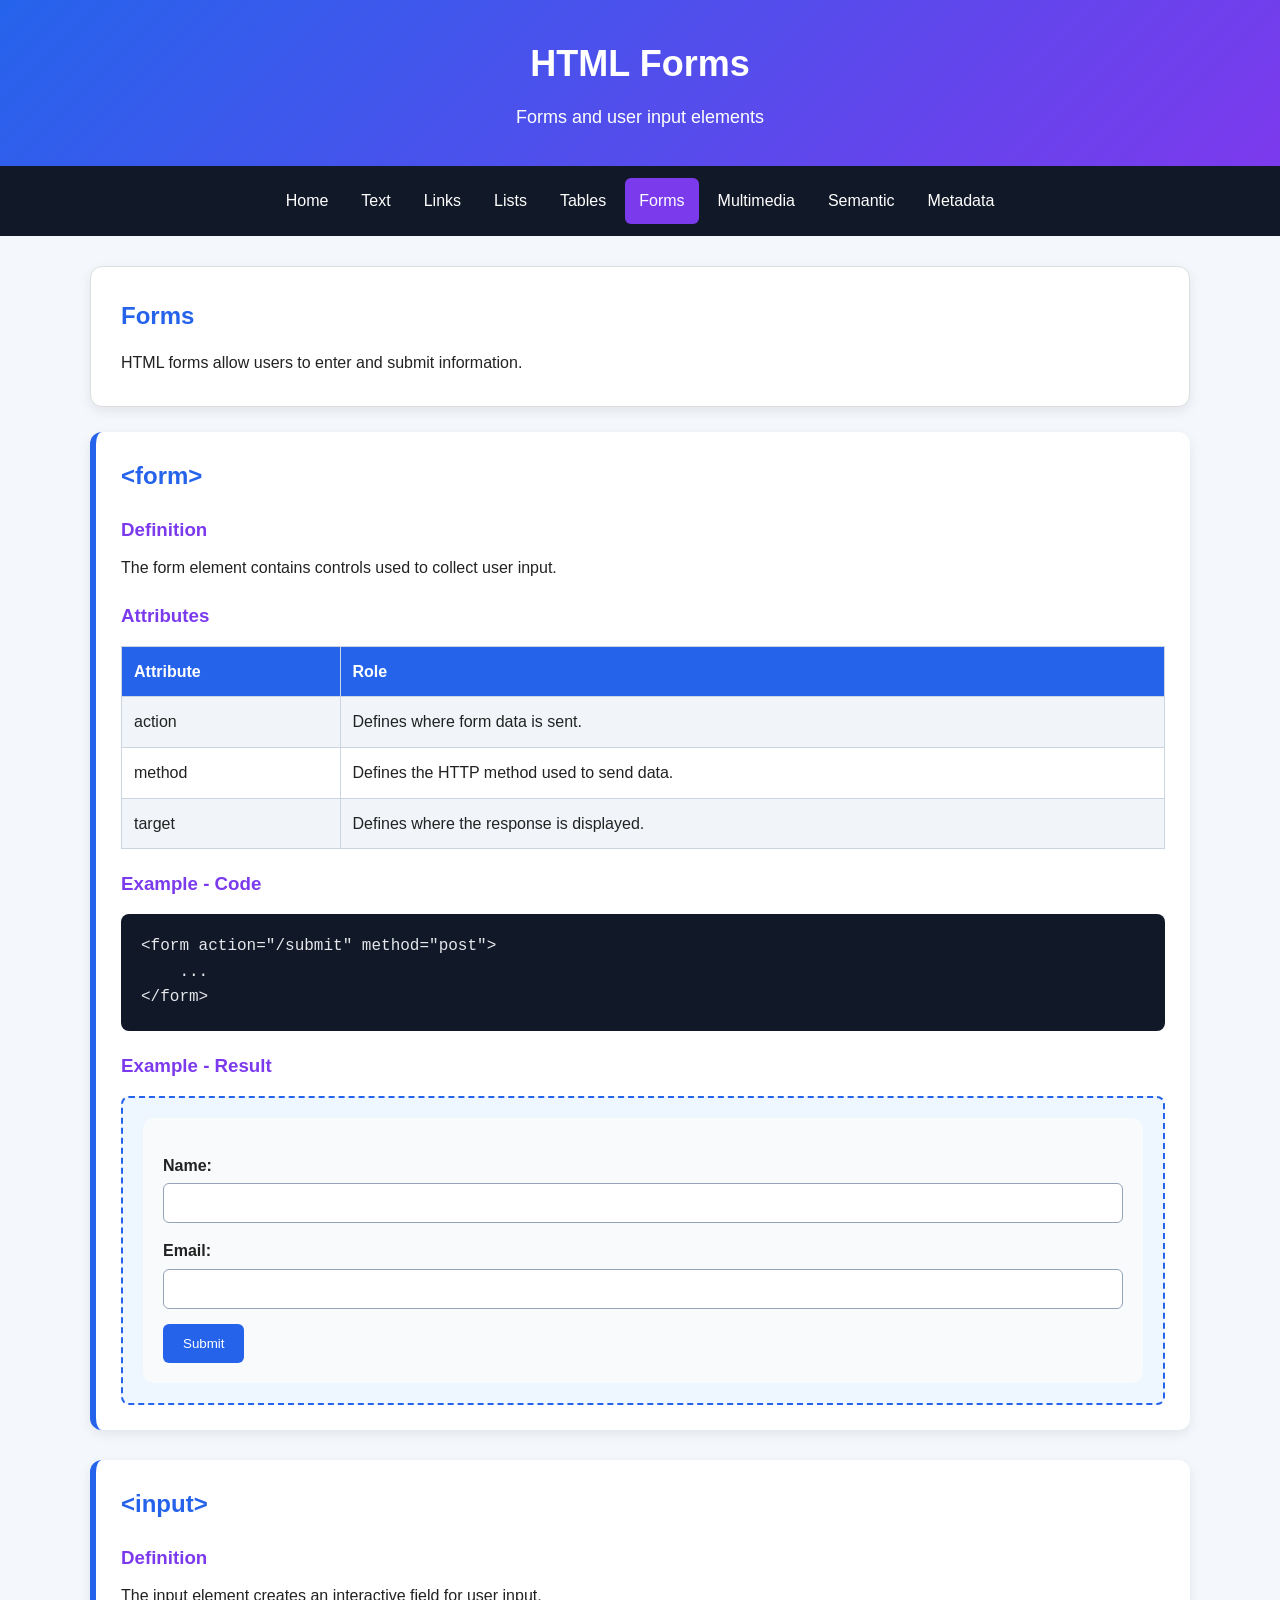
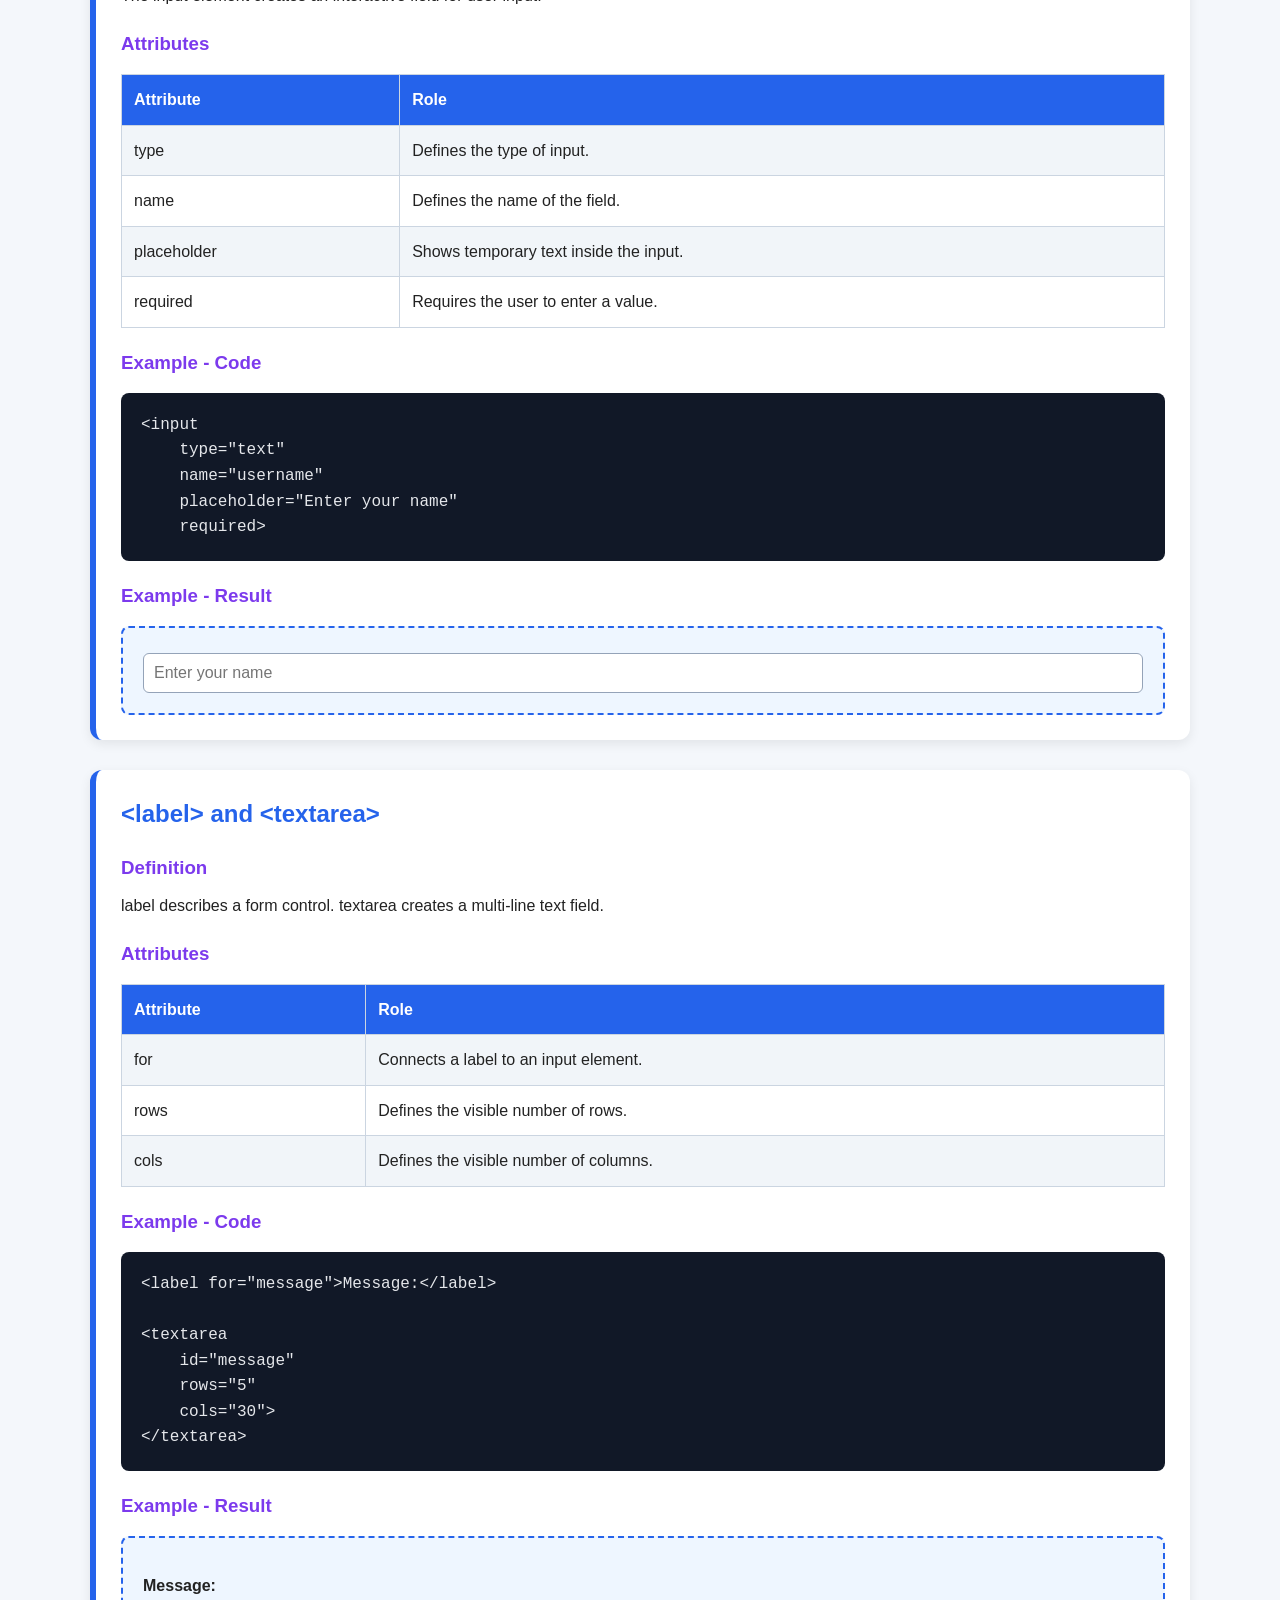
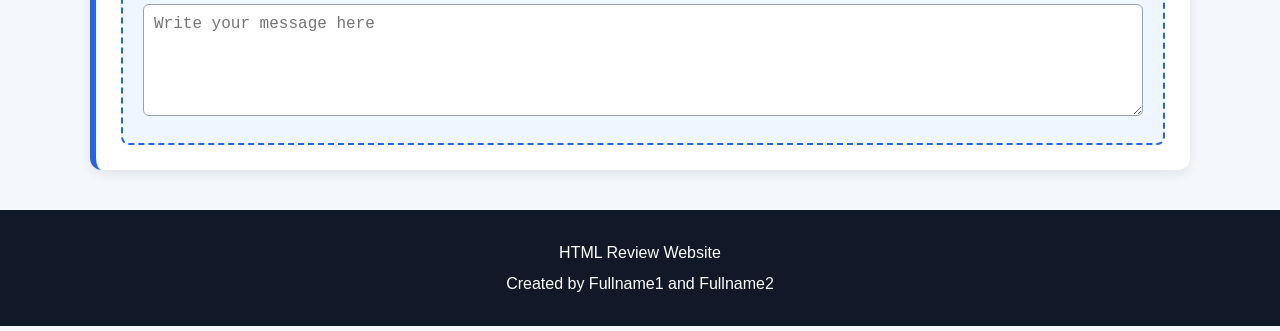
==== forms.html @ 69c8c39c "Initial commit" ====
<!DOCTYPE html>
<html lang="en">
<head>
    <meta charset="UTF-8">
    <meta name="viewport" content="width=device-width, initial-scale=1.0">
    <title>HTML Review - Forms</title>
    <link rel="stylesheet" href="css/style.css">
</head>

<body>

<header>
    <h1>HTML Forms</h1>
    <p>Forms and user input elements</p>
</header>

<nav>
    <a href="index.html">Home</a>
    <a href="text.html">Text</a>
    <a href="links.html">Links</a>
    <a href="lists.html">Lists</a>
    <a href="tables.html">Tables</a>
    <a href="forms.html" class="active">Forms</a>
    <a href="media.html">Multimedia</a>
    <a href="semantic.html">Semantic</a>
    <a href="metadata.html">Metadata</a>
</nav>

<main>

<section class="intro">
    <h2>Forms</h2>

    <p>
        HTML forms allow users to enter and submit information.
    </p>
</section>

<section class="tag-card">

    <h2>&lt;form&gt;</h2>

    <h3>Definition</h3>

    <p>
        The form element contains controls used to collect user input.
    </p>

    <h3>Attributes</h3>

    <table>
        <tr>
            <th>Attribute</th>
            <th>Role</th>
        </tr>
        <tr>
            <td>action</td>
            <td>Defines where form data is sent.</td>
        </tr>
        <tr>
            <td>method</td>
            <td>Defines the HTTP method used to send data.</td>
        </tr>
        <tr>
            <td>target</td>
            <td>Defines where the response is displayed.</td>
        </tr>
    </table>

    <h3>Example - Code</h3>

    <pre><code>&lt;form action="/submit" method="post"&gt;
    ...
&lt;/form&gt;</code></pre>

    <h3>Example - Result</h3>

    <div class="result">

        <form action="#" method="post">

            <label for="name">Name:</label>
            <input type="text" id="name" name="name">

            <label for="email">Email:</label>
            <input type="email" id="email" name="email">

            <button type="submit">Submit</button>

        </form>

    </div>

</section>

<section class="tag-card">

    <h2>&lt;input&gt;</h2>

    <h3>Definition</h3>

    <p>
        The input element creates an interactive field for user input.
    </p>

    <h3>Attributes</h3>

    <table>
        <tr>
            <th>Attribute</th>
            <th>Role</th>
        </tr>
        <tr>
            <td>type</td>
            <td>Defines the type of input.</td>
        </tr>
        <tr>
            <td>name</td>
            <td>Defines the name of the field.</td>
        </tr>
        <tr>
            <td>placeholder</td>
            <td>Shows temporary text inside the input.</td>
        </tr>
        <tr>
            <td>required</td>
            <td>Requires the user to enter a value.</td>
        </tr>
    </table>

    <h3>Example - Code</h3>

    <pre><code>&lt;input
    type="text"
    name="username"
    placeholder="Enter your name"
    required&gt;</code></pre>

    <h3>Example - Result</h3>

    <div class="result">

        <input
            type="text"
            name="username"
            placeholder="Enter your name"
            required>

    </div>

</section>

<section class="tag-card">

    <h2>&lt;label&gt; and &lt;textarea&gt;</h2>

    <h3>Definition</h3>

    <p>
        label describes a form control.
        textarea creates a multi-line text field.
    </p>

    <h3>Attributes</h3>

    <table>
        <tr>
            <th>Attribute</th>
            <th>Role</th>
        </tr>
        <tr>
            <td>for</td>
            <td>Connects a label to an input element.</td>
        </tr>
        <tr>
            <td>rows</td>
            <td>Defines the visible number of rows.</td>
        </tr>
        <tr>
            <td>cols</td>
            <td>Defines the visible number of columns.</td>
        </tr>
    </table>

    <h3>Example - Code</h3>

    <pre><code>&lt;label for="message"&gt;Message:&lt;/label&gt;

&lt;textarea
    id="message"
    rows="5"
    cols="30"&gt;
&lt;/textarea&gt;</code></pre>

    <h3>Example - Result</h3>

    <div class="result">

        <label for="message">Message:</label>

        <textarea
            id="message"
            rows="5"
            placeholder="Write your message here"></textarea>

    </div>

</section>

</main>

<footer>
    <p>HTML Review Website</p>
    <p>Created by Fullname1 and Fullname2</p>
</footer>

</body>
</html>
---- css/style.css ----
/* =========================
   GENERAL SETTINGS
========================= */

* {
    box-sizing: border-box;
    margin: 0;
    padding: 0;
}

body {
    font-family: Arial, Helvetica, sans-serif;
    line-height: 1.6;
    background-color: #f4f7fb;
    color: #222;
}

/* =========================
   HEADER
========================= */

header {
    background: linear-gradient(135deg, #2563eb, #7c3aed);
    color: white;
    padding: 35px 20px;
    text-align: center;
}

header h1 {
    font-size: 36px;
    margin-bottom: 10px;
}

header p {
    font-size: 18px;
}

/* =========================
   NAVIGATION
========================= */

nav {
    background-color: #111827;
    display: flex;
    flex-wrap: wrap;
    justify-content: center;
    gap: 5px;
    padding: 12px;
}

nav a {
    color: white;
    text-decoration: none;
    padding: 10px 14px;
    border-radius: 6px;
    transition: 0.3s;
}

nav a:hover {
    background-color: #2563eb;
}

nav a.active {
    background-color: #7c3aed;
}

/* =========================
   MAIN CONTENT
========================= */

main {
    width: 90%;
    max-width: 1100px;
    margin: 30px auto;
}

.intro {
    background-color: white;
    padding: 30px;
    margin-bottom: 25px;
    border-radius: 12px;
    border: 1px solid #ddd;
    box-shadow: 0 4px 12px rgba(0, 0, 0, 0.08);
}

.intro h2 {
    color: #2563eb;
    margin-bottom: 15px;
}

/* =========================
   TAG SECTIONS
========================= */

.tag-card {
    background-color: white;
    margin-bottom: 30px;
    padding: 25px;
    border-radius: 12px;
    border-left: 6px solid #2563eb;
    box-shadow: 0 4px 12px rgba(0, 0, 0, 0.08);
}

.tag-card h2 {
    color: #2563eb;
    margin-bottom: 15px;
}

.tag-card h3 {
    color: #7c3aed;
    margin-top: 20px;
    margin-bottom: 10px;
}

/* =========================
   CODE
========================= */

pre {
    background-color: #111827;
    color: #e5e7eb;
    padding: 20px;
    border-radius: 8px;
    overflow-x: auto;
    margin: 15px 0;
}

code {
    font-family: Consolas, monospace;
}

.result {
    background-color: #eef6ff;
    border: 2px dashed #2563eb;
    padding: 20px;
    border-radius: 8px;
    margin-top: 15px;
}

/* =========================
   TABLES
========================= */

table {
    width: 100%;
    border-collapse: collapse;
    margin: 15px 0;
    background-color: white;
}

th,
td {
    border: 1px solid #cbd5e1;
    padding: 12px;
    text-align: left;
}

th {
    background-color: #2563eb;
    color: white;
}

tr:nth-child(even) {
    background-color: #f1f5f9;
}

/* =========================
   FLEXBOX
========================= */

.flex-container {
    display: flex;
    flex-wrap: wrap;
    gap: 20px;
    margin-top: 20px;
}

.flex-box {
    flex: 1;
    min-width: 200px;
    background-color: #dbeafe;
    border: 2px solid #2563eb;
    padding: 20px;
    border-radius: 10px;
}

/* =========================
   IMAGES
========================= */

.example-image {
    max-width: 100%;
    width: 500px;
    border-radius: 10px;
    border: 4px solid #2563eb;
}

/* =========================
   FORMS
========================= */

form {
    background-color: #f8fafc;
    padding: 20px;
    border-radius: 10px;
}

label {
    display: block;
    font-weight: bold;
    margin-top: 15px;
}

input,
select,
textarea {
    width: 100%;
    padding: 10px;
    margin-top: 5px;
    border: 1px solid #94a3b8;
    border-radius: 6px;
    font-size: 16px;
}

input[type="checkbox"],
input[type="radio"] {
    width: auto;
    margin-right: 8px;
}

button {
    background-color: #2563eb;
    color: white;
    border: none;
    padding: 12px 20px;
    margin-top: 15px;
    border-radius: 6px;
    cursor: pointer;
}

button:hover {
    background-color: #1d4ed8;
}

/* =========================
   LISTS
========================= */

.demo-list {
    padding-left: 30px;
    margin: 15px 0;
}

.demo-list li {
    margin: 6px 0;
}

/* =========================
   FOOTER
========================= */

footer {
    background-color: #111827;
    color: white;
    text-align: center;
    padding: 25px;
    margin-top: 40px;
}

footer p {
    margin: 5px;
}

/* =========================
   RESPONSIVE DESIGN
========================= */

@media (max-width: 700px) {
    header h1 {
        font-size: 28px;
    }

    nav {
        flex-direction: column;
        align-items: stretch;
    }

    nav a {
        text-align: center;
    }

    main {
        width: 95%;
    }

    .flex-container {
        flex-direction: column;
    }
}
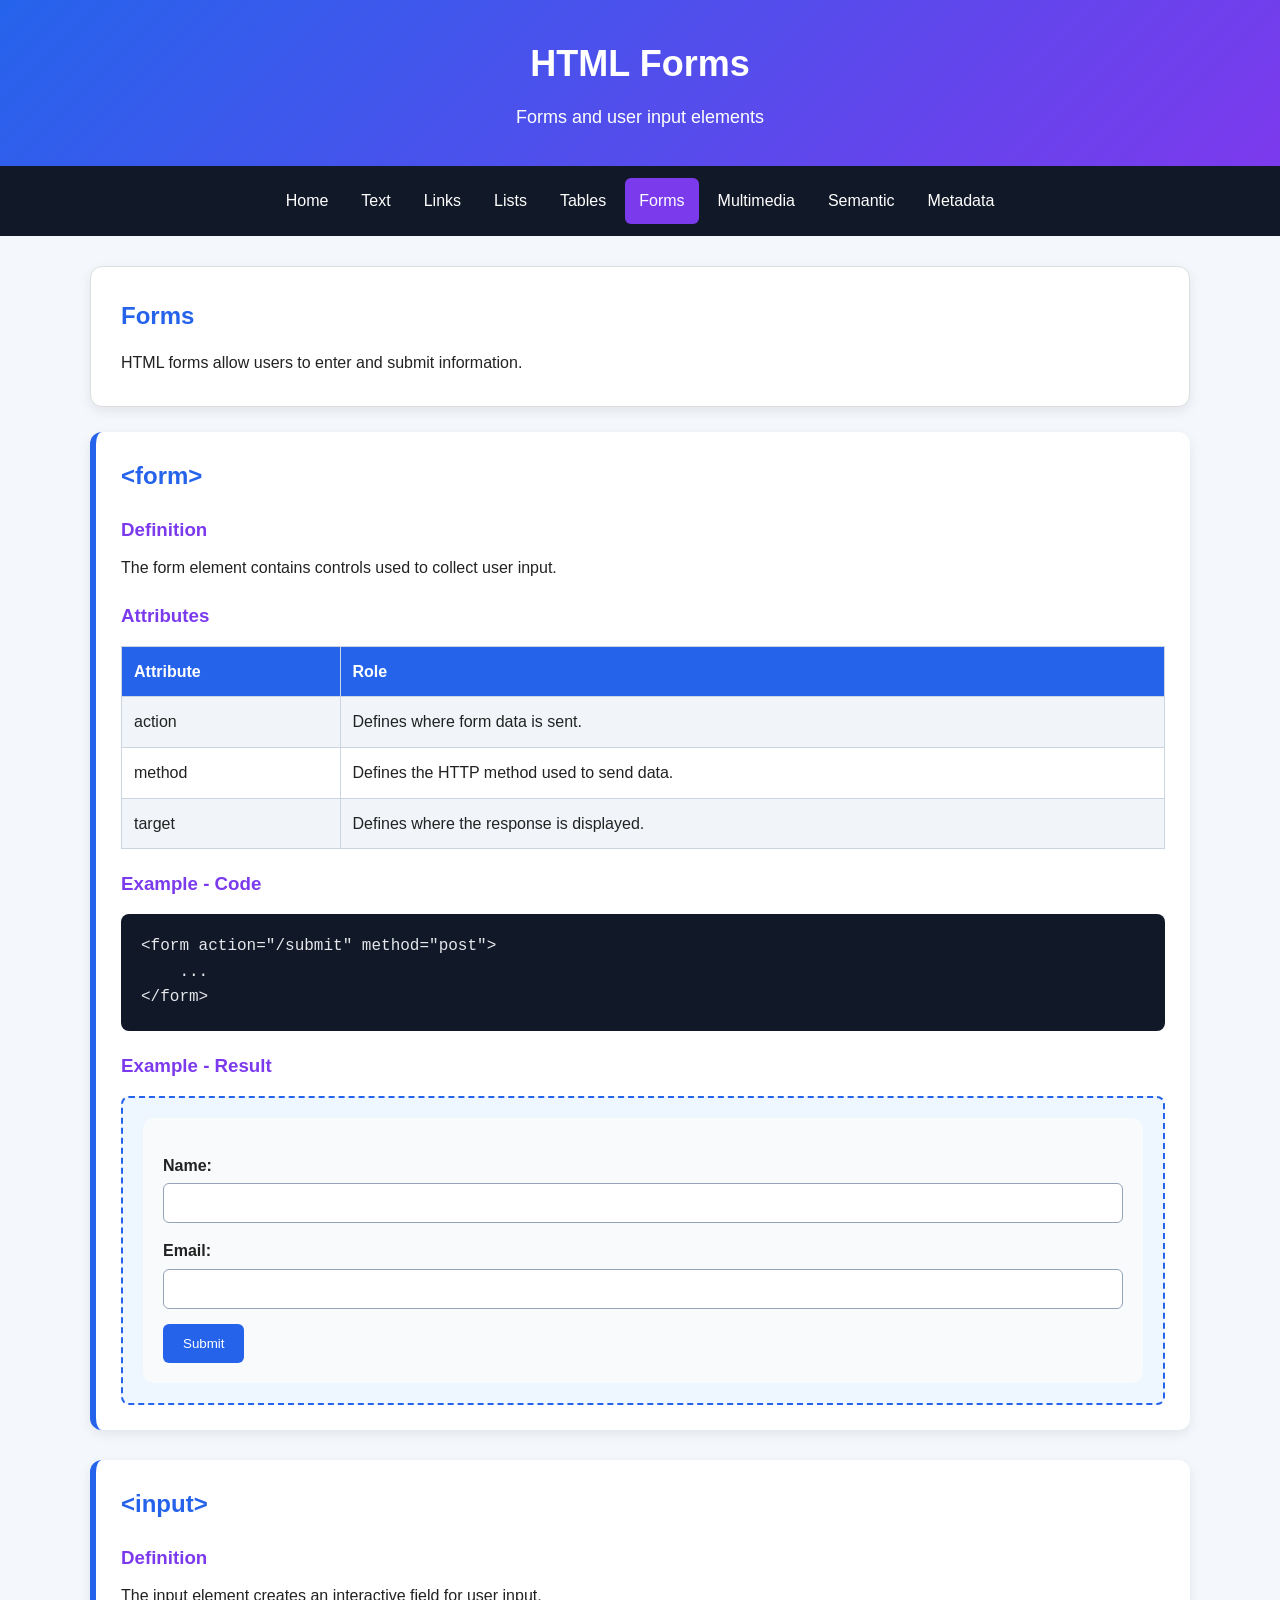
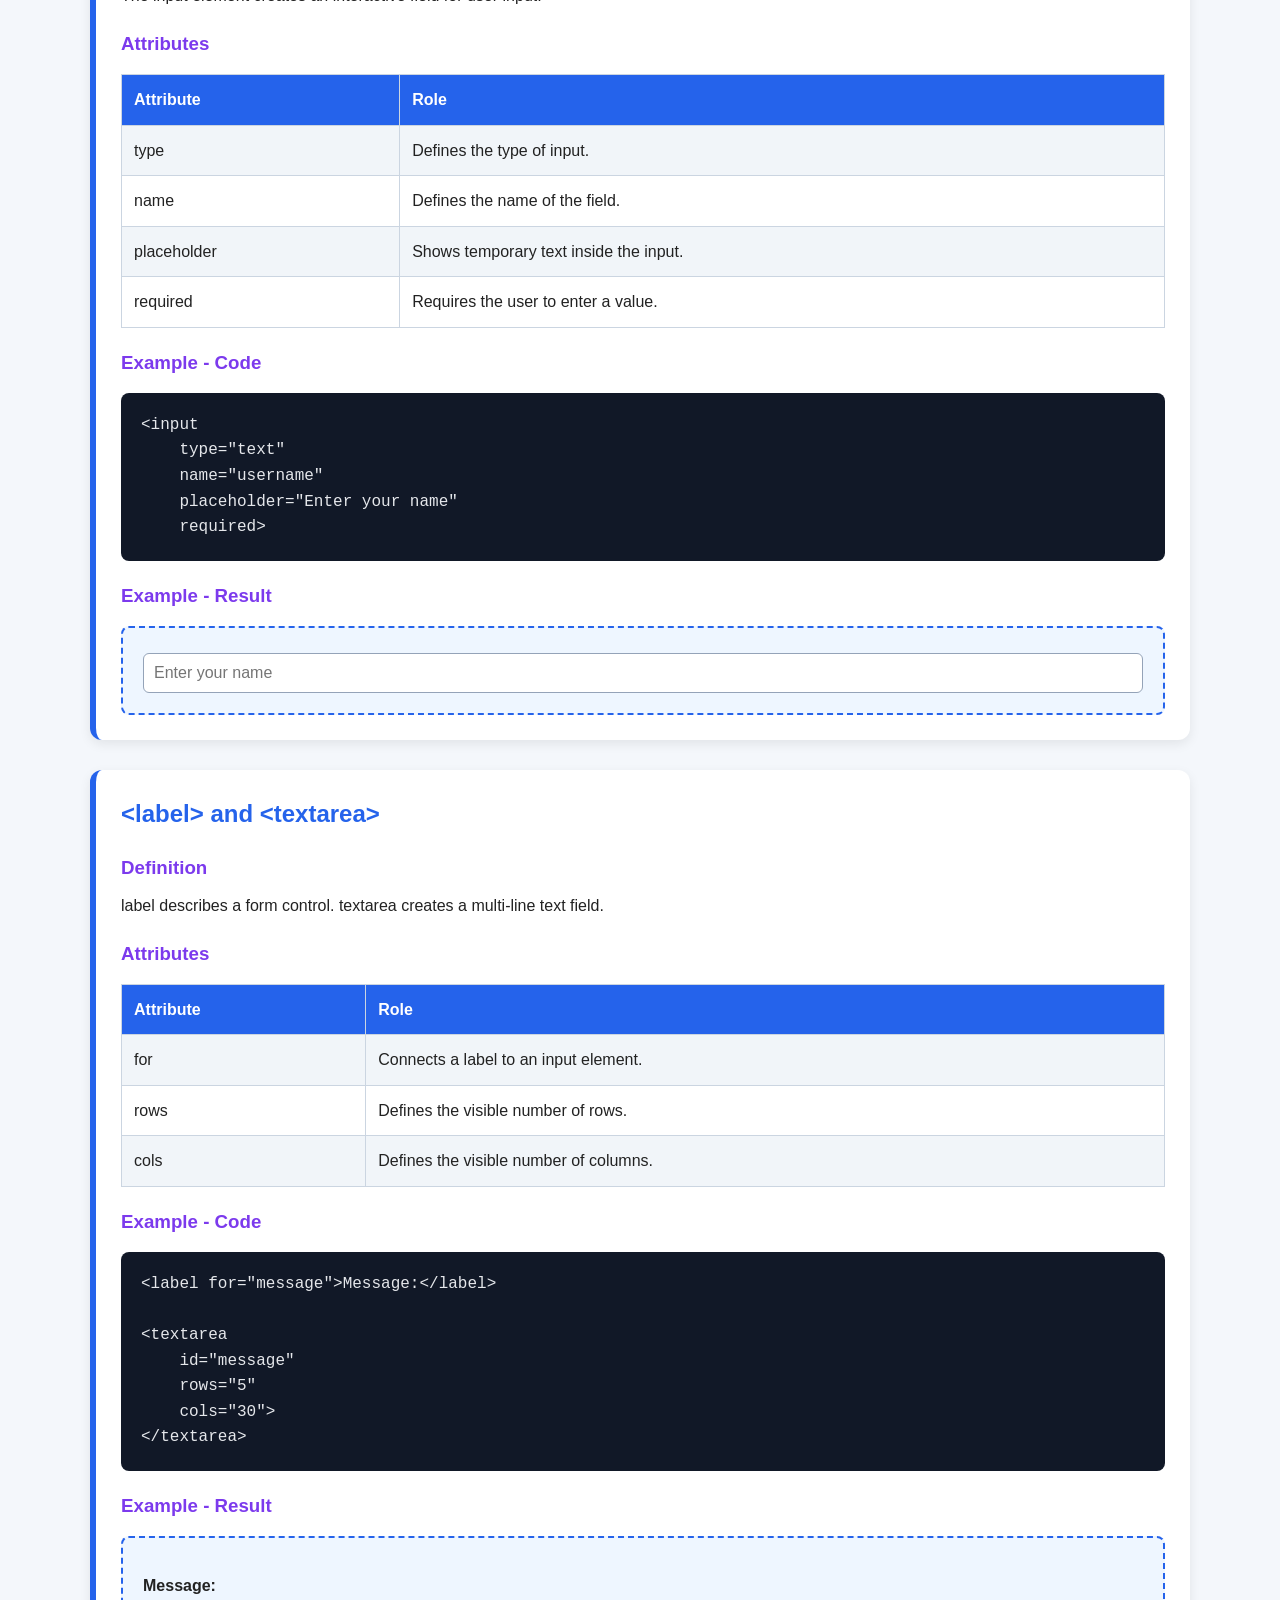
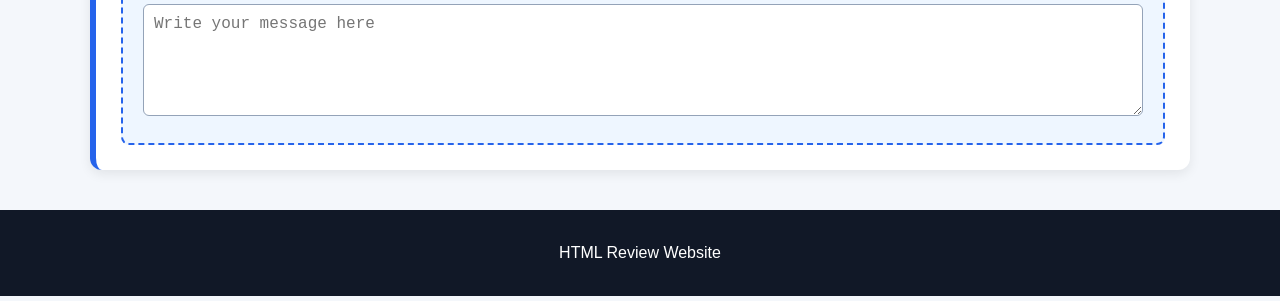
==== commit 60b40d98: "Negr" ====
--- a/forms.html
+++ b/forms.html
@@ -211,7 +211,6 @@
 
 <footer>
     <p>HTML Review Website</p>
-    <p>Created by Fullname1 and Fullname2</p>
 </footer>
 
 </body>
